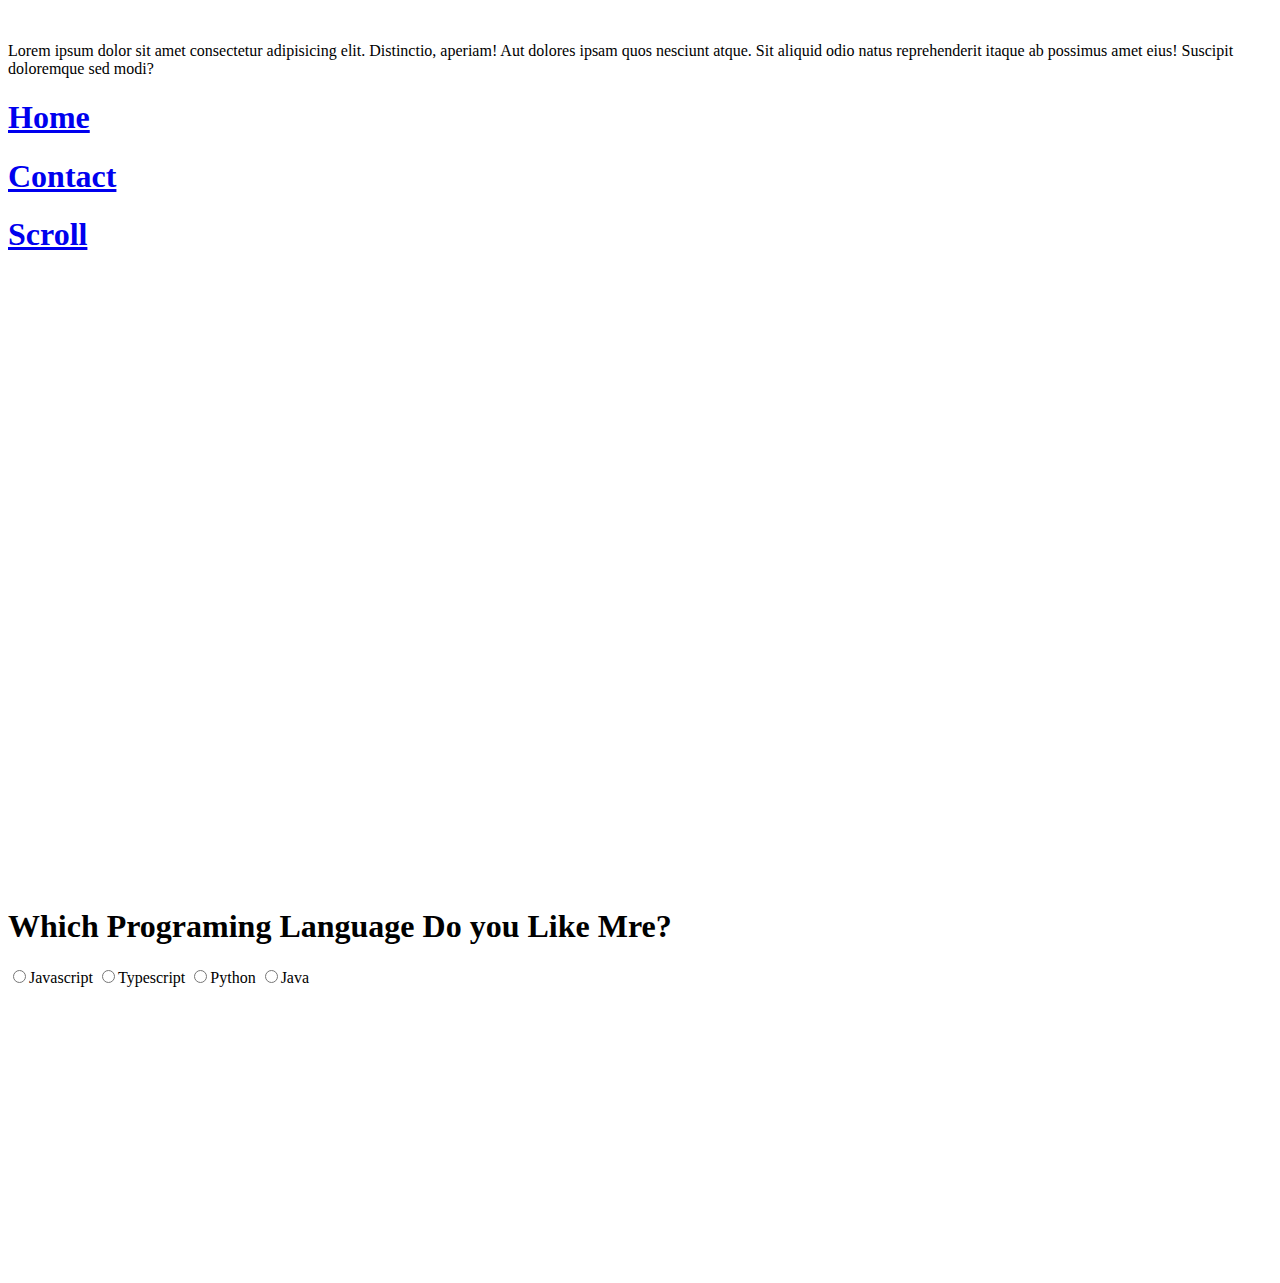
==== about.html @ bbf6bc3d "Work" ====
<!DOCTYPE html>
<html lang="en">
<head>
    <meta charset="UTF-8">
    <meta http-equiv="X-UA-Compatible" content="IE=edge">
    <meta name="viewport" content="width=device-width, initial-scale=1.0">
    <title>About</title>
</head>
<body>
    <a href="https://www.behance.net/gallery/133112443/White-Square-Motion-Graphic"><img src="https://mir-s3-cdn-cf.behance.net/projects/max_808_webp/9372d9133112443.Y3JvcCwxMDgwLDg0NCwwLDExNw.png" alt="" width="400px"></a>
    <p>Lorem ipsum dolor sit amet consectetur adipisicing elit. Distinctio, aperiam! Aut dolores ipsam quos nesciunt atque. Sit aliquid odio natus reprehenderit itaque ab possimus amet eius! Suscipit doloremque sed modi?</p>
    <a href="./index.html"><h1>Home</h1></a>
    <a href="./contact.html"><h1>Contact</h1></a>
    <a href="#scroll"><h1>Scroll</h1></a>
    <br>
    <br>
    <br>
    <br>
    <br>
    <br>
    <br>
    <br>
    <br>
    <br>
    <br>
    <br>
    <br>
    <br>
    <br>
    <br>
    <br>
    <br>
    <br>
    <br>
    <br>
    <br>
    <br>
    <br>
    <br>
    <br>
    <br>
    <br>
    <br>
    <br>
    <br>
    <br>
    <br>
    <br>
    <h1>Which Programing Language Do you Like Mre?</h1>
    <form action="" id="scroll">
        <input type="radio" name="soft" id="">Javascript
        <input type="radio" name="soft" id="">Typescript
        <input type="radio" name="soft" id="">Python
        <input type="radio" name="soft" id="">Java
    </form>
    <br>
    <br>
    <br>
    <br>
    <br>
    <br>
    <br>
    <br>
    <br>
    <br>
    <br>
    <br>
    <br>
    <br>
    <br>
    <br>
</body>
</html>
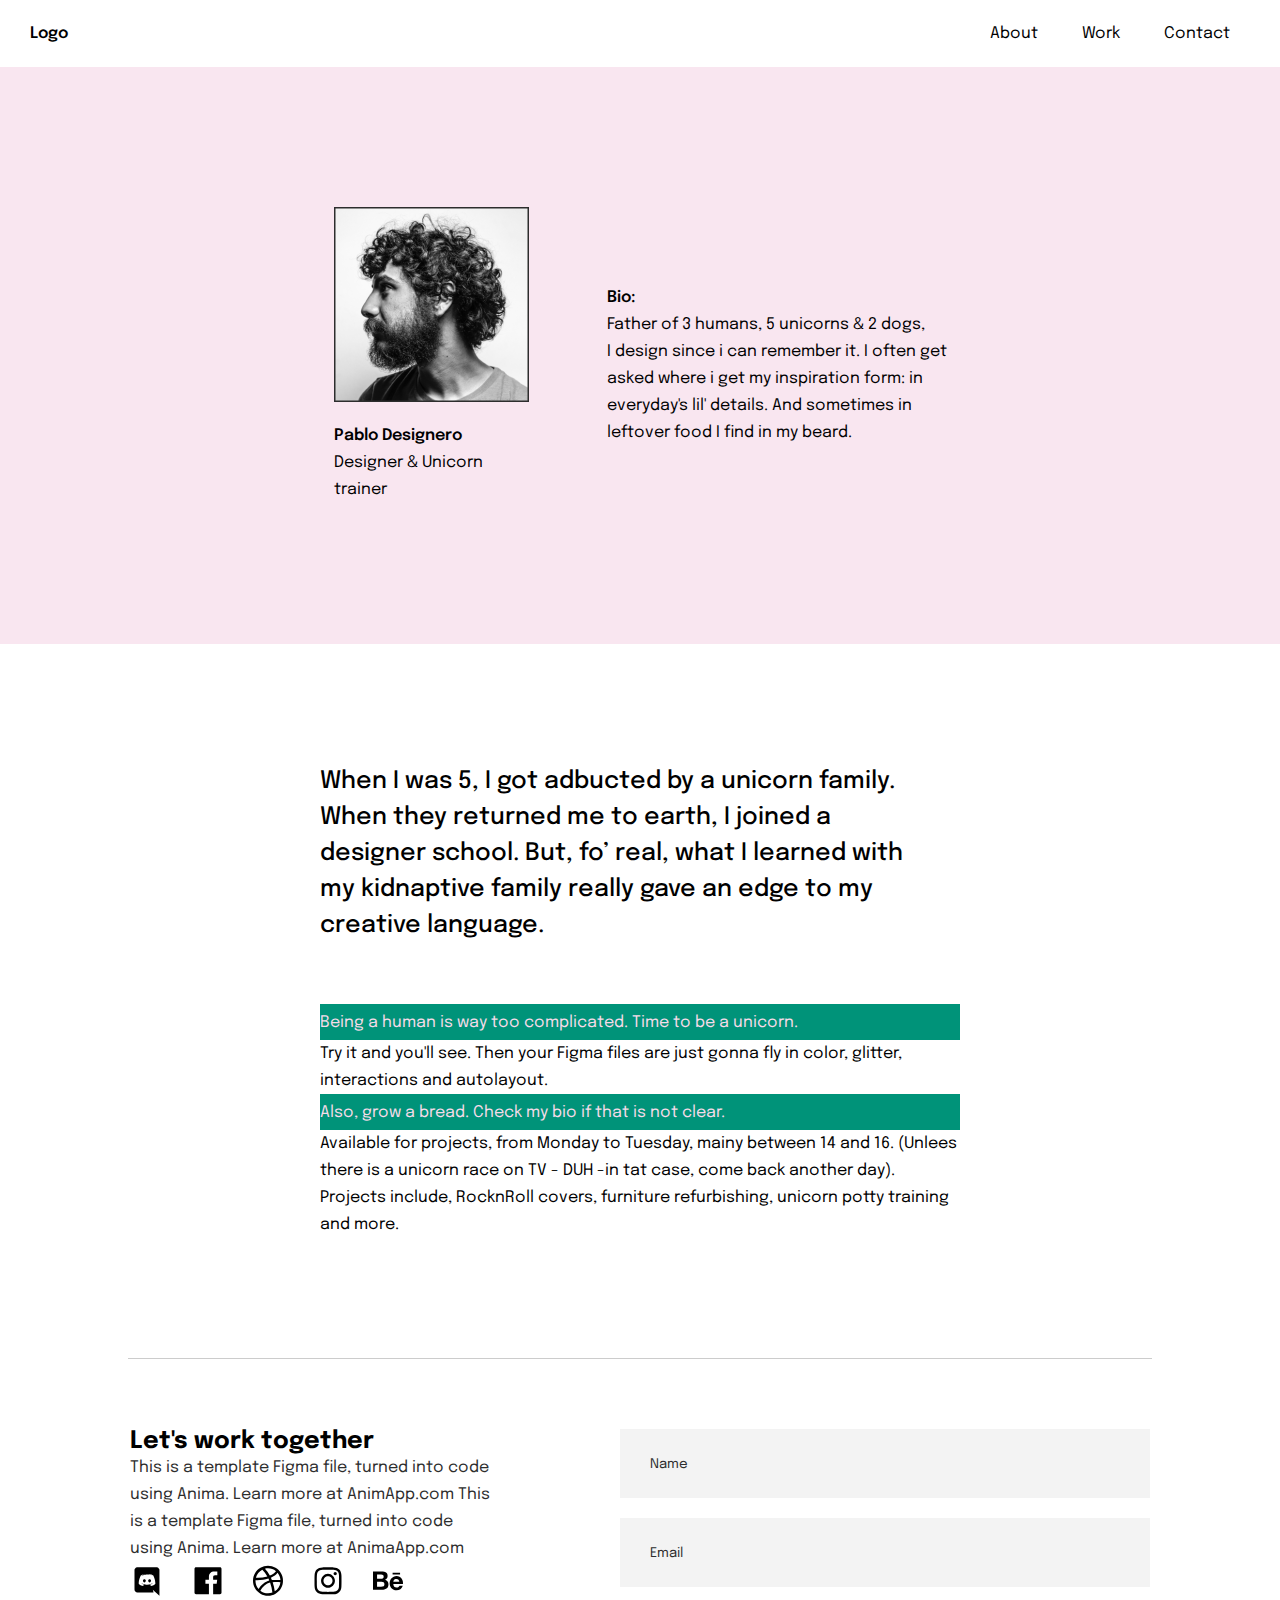
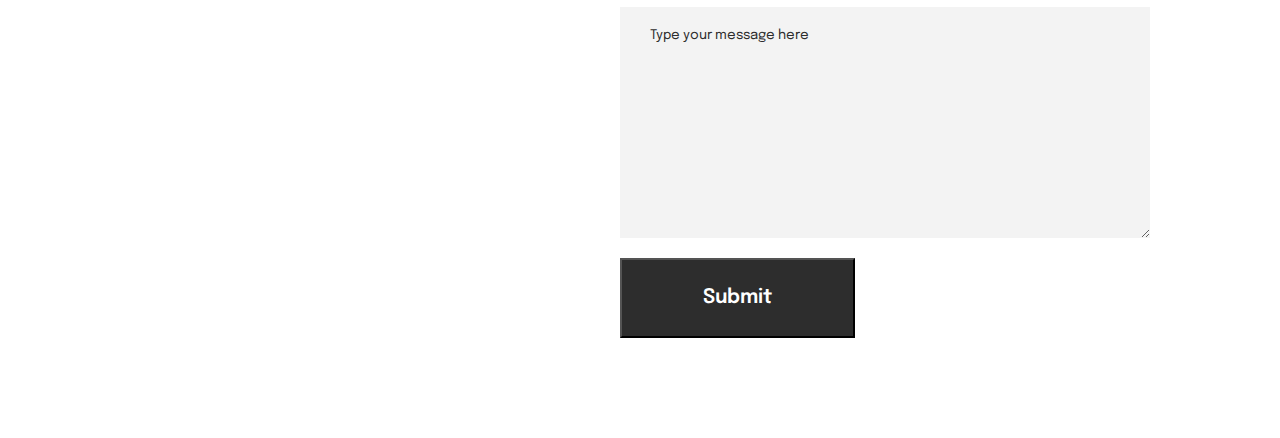
==== commit 74df3992: "Portfolio" ====
--- a/about.html
+++ b/about.html
@@ -4,70 +4,155 @@
     <meta charset="UTF-8">
     <meta http-equiv="X-UA-Compatible" content="IE=edge">
     <meta name="viewport" content="width=device-width, initial-scale=1.0">
+    <link rel="stylesheet" href="./css/style.css">
+    <link rel="stylesheet" href="./css/about.css">
+    <link rel="preconnect" href="https://fonts.googleapis.com"><link rel="preconnect" href="https://fonts.gstatic.com" crossorigin><link href="https://fonts.googleapis.com/css2?family=Epilogue:wght@400;500;600&display=swap" rel="stylesheet">
     <title>About</title>
 </head>
 <body>
-    <a href="https://www.behance.net/gallery/133112443/White-Square-Motion-Graphic"><img src="https://mir-s3-cdn-cf.behance.net/projects/max_808_webp/9372d9133112443.Y3JvcCwxMDgwLDg0NCwwLDExNw.png" alt="" width="400px"></a>
-    <p>Lorem ipsum dolor sit amet consectetur adipisicing elit. Distinctio, aperiam! Aut dolores ipsam quos nesciunt atque. Sit aliquid odio natus reprehenderit itaque ab possimus amet eius! Suscipit doloremque sed modi?</p>
-    <a href="./index.html"><h1>Home</h1></a>
-    <a href="./contact.html"><h1>Contact</h1></a>
-    <a href="#scroll"><h1>Scroll</h1></a>
-    <br>
-    <br>
-    <br>
-    <br>
-    <br>
-    <br>
-    <br>
-    <br>
-    <br>
-    <br>
-    <br>
-    <br>
-    <br>
-    <br>
-    <br>
-    <br>
-    <br>
-    <br>
-    <br>
-    <br>
-    <br>
-    <br>
-    <br>
-    <br>
-    <br>
-    <br>
-    <br>
-    <br>
-    <br>
-    <br>
-    <br>
-    <br>
-    <br>
-    <br>
-    <h1>Which Programing Language Do you Like Mre?</h1>
-    <form action="" id="scroll">
-        <input type="radio" name="soft" id="">Javascript
-        <input type="radio" name="soft" id="">Typescript
-        <input type="radio" name="soft" id="">Python
-        <input type="radio" name="soft" id="">Java
-    </form>
-    <br>
-    <br>
-    <br>
-    <br>
-    <br>
-    <br>
-    <br>
-    <br>
-    <br>
-    <br>
-    <br>
-    <br>
-    <br>
-    <br>
-    <br>
-    <br>
+
+        
+    <div class="header">
+
+        <a href="index.html" id="nav-logo">Logo</a>
+
+        <nav>
+            <ul class="nav-bar">
+                <li><a href="./about.html">About</a></li>
+                <li><a href="#">Work</a></li>
+                <li><a href="#">Contact</a></li>
+            </ul>
+        </nav>
+
+    </div>
+
+    <div class="about-place-bg">
+
+        <div class="about-place">
+
+
+            <div class="about-place-center">
+
+                <div class="about-left-content">
+
+                    <img src="./css/img-about/pablo-designero.png" alt="">
+
+                    <div class="pablo-p">
+
+                        <div class="lef-content-p">
+
+                            <p class="weight-600">
+                                Pablo Designero
+                            </p>
+
+                            <p>
+                                Designer & Unicorn <br/> trainer
+                            </p>
+
+                        </div>
+
+                    </div>
+
+                </div>
+
+                <div class="about-right-content">
+
+                    <p class="weight-600">
+                        Bio:
+                    </p>
+
+                    <p>
+                        Father of 3 humans, 5 unicorns & 2 dogs, <br/>I design since i can remember it. I often get<br/> asked where i get my inspiration form: in <br/>everyday's lil' details. And sometimes in <br/> leftover food I find in my beard.
+                    </p>
+
+                </div>
+
+            </div>
+
+        </div>
+
+    </div>
+
+    <div class="about-text">
+        <div class="about-body-text">
+            <h2>
+                When I was 5, I got adbucted by a unicorn family. <br/>When they returned me to earth, I joined a <br/>designer school. But, fo’ real, what I learned with <br/>my kidnaptive family really gave an edge to my <br/>creative language.
+            </h2>
+        </div>
+
+        <div class="about-green-text">
+
+            <div class="about-green-bg">
+                <p>
+                    Being a human is way too complicated. Time to be a unicorn.
+                </p>
+            </div>
+
+
+            <p>
+                Try it and you'll see. Then your Figma files are just gonna fly in color, glitter,<br/>
+                interactions and autolayout.
+            </p>
+
+            <div class="about-green-bg">
+                <p>
+                    Also, grow a bread. Check my bio if that is not clear.
+                </p>
+            </div>
+            
+            <p>
+                Available for projects, from Monday to Tuesday, mainy between 14 and 16. (Unlees <br/>
+                there is a unicorn race on TV - DUH -in tat case, come back another day). <br/>
+                Projects include, RocknRoll covers, furniture refurbishing, unicorn potty training<br/>
+                and more.
+            </p>
+        </div>
+    </div>
+
+    <div class="about-border-line"></div>
+
+
+    <section class="footer">
+
+        
+
+        <div class="footer-left-content">
+
+            <h2>
+                Let's work together
+            </h2>
+
+
+            <p class="footer-text-size">
+                This is a template Figma file, turned into code using Anima. Learn more at AnimApp.com This is a template Figma file, turned into code using Anima. Learn more at AnimaApp.com
+            </p>
+
+            <ul class="social-icons">
+                <li><a href="#"><img src="./css/img/Social-logos/discord.svg" alt="Discord logo"></a></li>
+                <li class="social-icons-pad"><a href="#"><img src="./css/img/Social-logos/facebook.svg" alt="Facebook logo"></a></li>
+                <li class="social-icons-pad"><a href="#"><img src="./css/img/Social-logos/dribbble.svg" alt="Dribbble logo"></a></li>
+                <li class="social-icons-pad"><a href="#"><img src="./css/img/Social-logos/instagram.svg" alt="Instagram logo"></a></li>
+                <li class="social-icons-pad"><a href="#"><img src="./css/img/Social-logos/behance.svg" alt="Behance logo"></a></li>
+            </ul>
+
+        </div>
+
+
+        <div class="footer-right-content">
+
+            
+            <form action="" method="" class="form">
+                <input type="text" placeholder="Name" form="" class="form-text-input">
+                <input type="email" placeholder="Email" class="form-email-input">
+                <textarea name="form-text-type" id="" cols="30" rows="10" class="form-text-type" placeholder="Type your message here"></textarea>
+                <button type="button" class="form-button-type">Submit</button>
+
+            </form>
+
+        </div>
+
+
+    </section>
+
 </body>
 </html>--- a/css/style.css
+++ b/css/style.css
@@ -0,0 +1,282 @@
+:root{
+    --font-weight-600: 600;
+}
+
+
+body {
+    background-color: #FFFFFF;
+    margin: 0;
+    padding: 0;
+    font-family: 'Epilogue', sans-serif;
+}
+
+ul, a {
+    text-decoration: none;
+    list-style-type: none;
+    margin: 0;
+    padding: 0;
+    color: black;
+}
+
+.header {
+    box-sizing: border-box;
+    display: flex;
+    justify-content: space-between;
+    padding: 25px 30px;
+}
+
+.nav-bar li{
+    display: inline-block;
+    padding: 0px 20px;
+}
+
+#nav-logo{
+    font-weight: var(--font-weight-600);
+}
+
+.main-container {
+    box-sizing: border-box;
+    display: flex;
+    justify-content: space-evenly;
+    padding: 100px;
+}
+
+.left-main-container {
+    display: flex;
+    flex-direction: column;
+    justify-content: space-evenly;
+}
+
+
+.left-main-container h1{
+    font-size: 5rem;
+    font-weight: var(--font-weight-600);
+    line-height: 5.625rem;
+}
+
+.headline-branding {
+    font-size: 1.25rem;
+    font-weight: var(--font-weight-600);
+}
+
+.right-main-container {
+    display: flex;
+}
+
+
+.logo-border-section {  
+    margin: auto;
+    border-top: 1px solid black;
+    border-bottom: 1px solid black; 
+    opacity: 20%;
+    width: 80%;
+    text-align: center;
+}
+
+
+.logos-section-flex {
+    padding: 50px 0 50px 0;
+    display: flex;
+    justify-content: space-evenly;
+}
+
+
+.skills {
+    display: flex;
+    justify-content: space-around;
+    padding: 140px 180px;
+    text-align: center;
+}
+
+.skill-lineheight {
+    line-height: 1.6875rem;
+}
+
+
+.latest-work-section{
+    padding-bottom: 180px;
+}
+
+.latest-work-section h2{
+    text-align: center;
+    padding-bottom:60px ;
+}
+
+.stripe-1 {
+    display: flex;
+    justify-content:space-evenly;
+    padding-bottom: 60px;
+}
+
+
+.stripe-2 {
+    display: flex;
+    justify-content:space-evenly ;
+}
+
+.weight-600 {
+    font-weight: var(--font-weight-600);
+}
+
+.cards {
+    display: flex;
+    justify-content: space-evenly;
+}
+
+
+.clients-section h2{
+    text-align: center;
+    padding-bottom: 55px;
+}
+
+
+.card-1, .card-2, .card-3 {
+    width: 332px;
+    height: 400px;
+    padding: 30px 50px 30px 30px;
+    background-color: #FFFCF5;
+    border: 1px solid #FFD285;
+    line-height: 30px;
+    justify-content: space-between;
+    flex-direction: column;
+    display: flex;
+}
+
+.text-card-border {
+    font-size: 20px;
+    width: 252px;
+    height: auto;
+    overflow: hidden;
+}
+
+
+.cards-img {
+    border-radius: 50%;
+}
+
+
+.clients-authors{
+    box-sizing: border-box;
+    display: flex;
+}
+
+.client-text-star {
+    padding-left: 20px;
+    padding-bottom: 0;
+}
+
+
+.footer{
+    padding-top: 70px;
+
+}
+
+.footer-border {
+    padding-bottom: 160px;
+    margin: auto;
+    border-bottom: 1px solid black; 
+    opacity: 20%;
+    width: 80%;
+    text-align: center;
+}
+
+.footer-left-contet {
+    display: flex;
+    flex-direction: column;
+
+}
+
+.footer-text-size {
+    color: #2D2D2D;
+    line-height: 27px;
+    width: 360px;
+    overflow: hidden;
+}
+
+.social-icons li{    
+    display: inline-block;
+}
+
+.social-icons-pad {
+    padding-left: 20px;
+}
+
+.footer {
+    display: flex;
+    justify-content: space-evenly;
+    margin-bottom: 100px;
+}
+
+form {
+    border-style: hidden;
+    flex-direction: column;
+    display: flex;
+    gap: 20px;
+    margin: 0;
+    padding: 0;
+}
+
+.form-text-input {
+    width: 470px;
+    height: 27px;
+    padding: 21px 30px 21px 30px;
+    background-color: #F3F3F3;
+    border-style: none;
+}
+
+.form-email-input{
+    width: 470px;
+    height: 27px;
+    padding: 21px 30px 21px 30px;
+    background-color: #F3F3F3;
+    border-style: none;
+}
+
+.form-text-type {
+    width: 470px;
+    height: 189px;
+    background-color: #F3F3F3;
+    border-style: none;
+    padding: 21px 30px 21px 30px;
+    font-family: 'Epilogue', sans-serif;
+}
+
+
+input {
+    color: #2D2D2D;
+    font-family: 'Epilogue', sans-serif;
+    font-weight: 400;
+}
+
+input::placeholder{
+    color: #2D2D2D;
+}
+
+
+textarea {
+    color: #2D2D2D;
+    font-weight: 400;
+}
+
+textarea::placeholder {
+    color: #2D2D2D;
+}
+
+
+.form-button-type {
+    width: 235px;
+    height: 80px;
+    background-color: #2D2D2D;
+    color: white;
+    font-family: 'Epilogue', sans-serif;
+    font-weight: var(--font-weight-600);
+    font-size: 20px;
+    line-height: 30px;
+    cursor: pointer;
+}
+
+button:hover {
+    transition: .3s background ease;
+    color:#ffffff;
+    background-color: #666666;
+}--- a/css/about.css
+++ b/css/about.css
@@ -0,0 +1,78 @@
+p {
+    line-height: 27px ;
+    margin: 0;
+    padding: 0;
+}
+
+h2 {
+    margin: 0;
+    padding: 0;
+}
+
+.about-place-bg{
+    width: 100%;
+    height: 577px;
+    background-color:#F9E6F0;
+}
+
+
+.about-place {
+    display: flex;
+    justify-content: space-evenly;
+    padding-top: 140px;
+}
+
+.about-left-content{
+    display: flex;
+    flex-direction: column;
+    gap: 20px;
+}
+
+.about-place-center{
+    display: flex;
+    gap: 78px;
+    align-items: center;
+}
+
+.about-right-content {
+    padding-top: 20px;
+}
+
+.about-body-text h2{
+    width: 640px;
+    height: 180px;
+    overflow: none;
+    line-height:36px;
+    font-weight: 500;
+    font-size: 24px;
+}
+
+.about-text {
+    display: flex;
+    align-items: center;
+    flex-direction: column;
+    padding-top: 120px;
+    gap: 60px;
+}
+
+.about-green-bg {
+    background-color: #009379;
+    color: #F6DCE9;
+    width: 640px;
+    height: 36px;
+    overflow: none;
+}
+
+.about-green-bg p{
+    padding: 5px 0px;
+}
+
+.about-border-line {
+    width: 80%;
+    padding-top: 120px;
+    border-bottom: 1px solid black;
+    align-items: center;
+    margin:auto;
+    opacity: 20%;
+}
+
